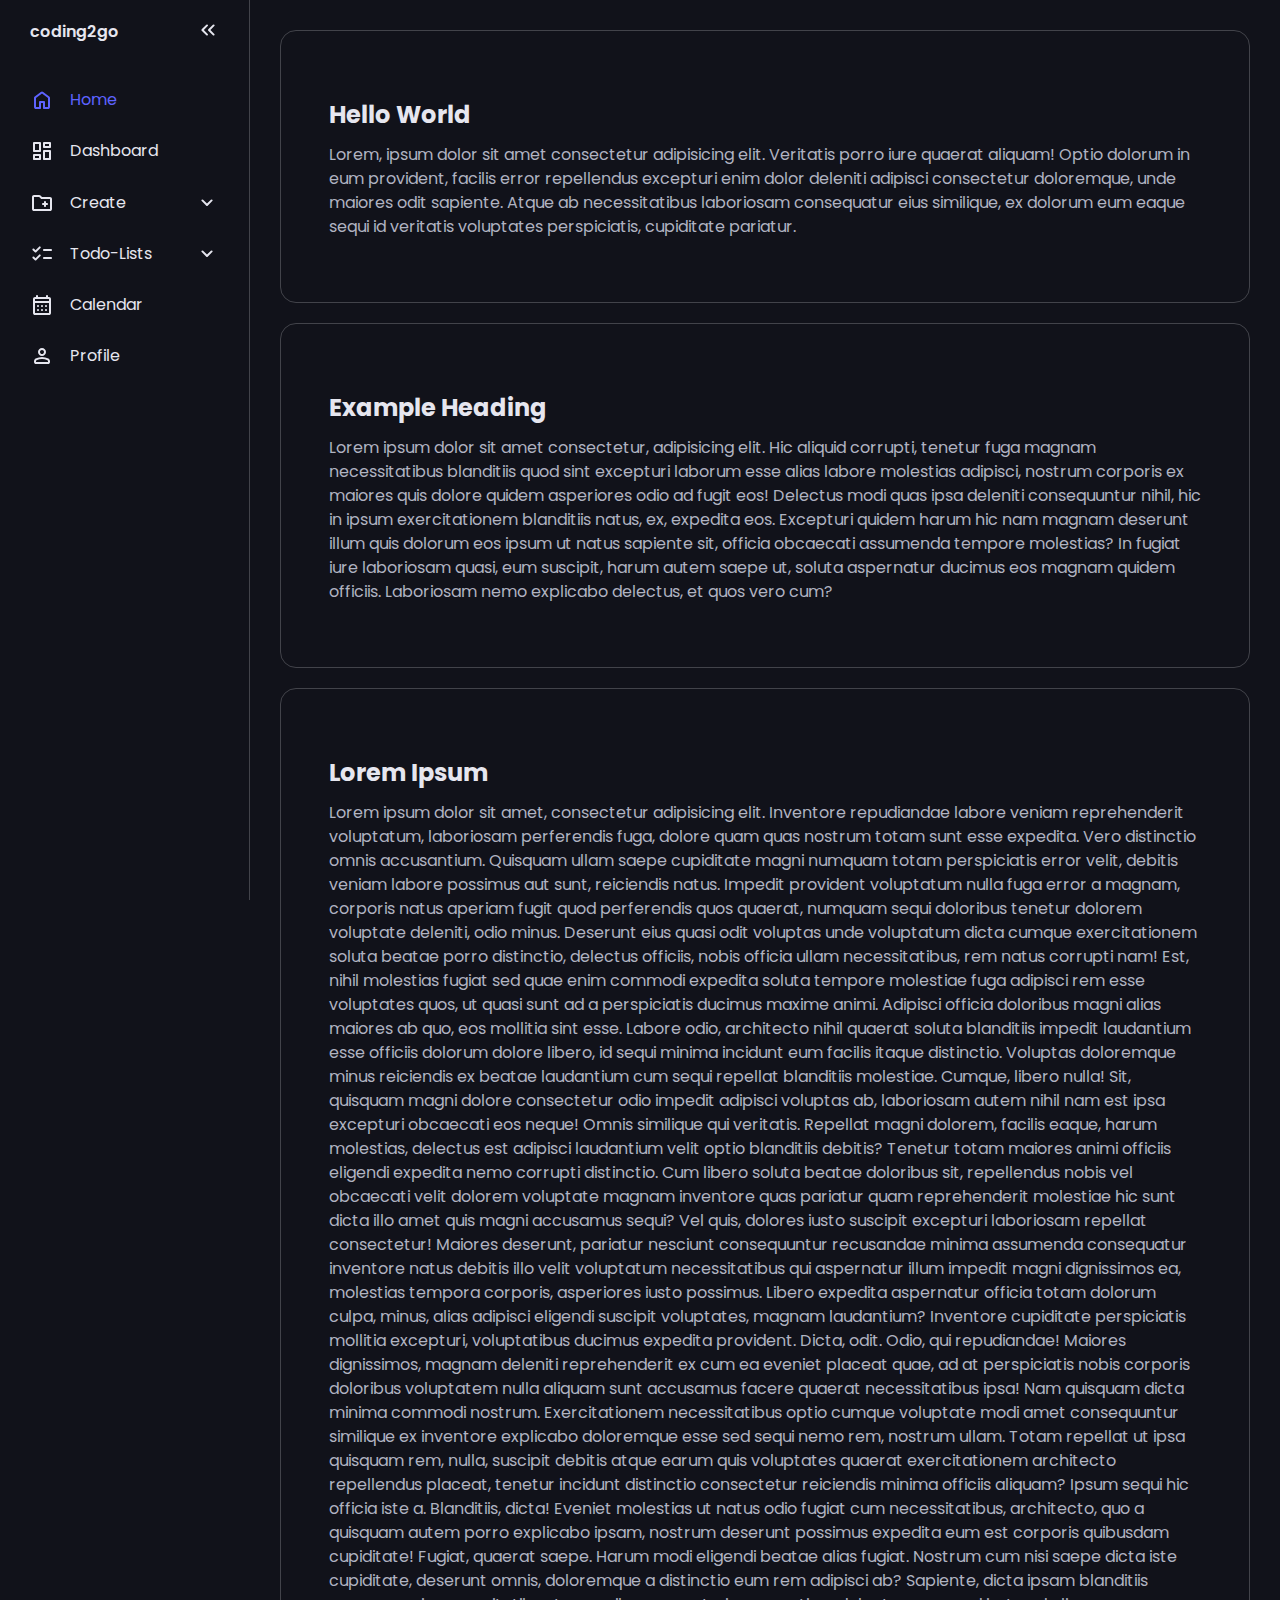
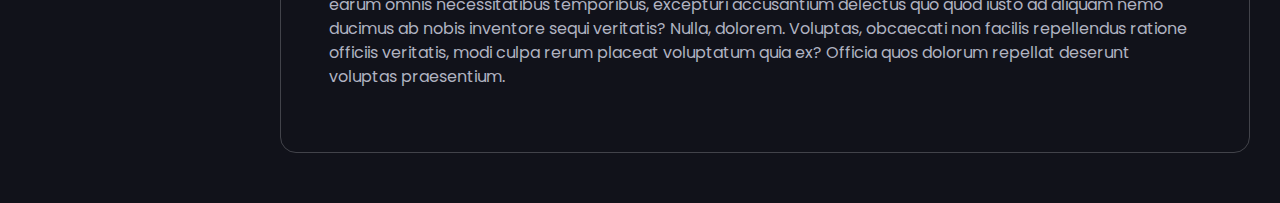
==== index.html @ c49ab3a8 "Add files via upload" ====
<!DOCTYPE html>
<html lang="en">
<head>
  <meta charset="UTF-8">
  <meta name="viewport" content="width=device-width, initial-scale=1.0">
  <title>Home</title>
  <link rel="stylesheet" href="style.css">
  <script type="text/javascript" src="app.js" defer></script>
</head>
<body>
  <nav id="sidebar">
    <ul>
      <li>
        <span class="logo">coding2go</span>
        <button onclick=toggleSidebar() id="toggle-btn">
          <svg xmlns="http://www.w3.org/2000/svg" height="24px" viewBox="0 -960 960 960" width="24px" fill="#e8eaed"><path d="m313-480 155 156q11 11 11.5 27.5T468-268q-11 11-28 11t-28-11L228-452q-6-6-8.5-13t-2.5-15q0-8 2.5-15t8.5-13l184-184q11-11 27.5-11.5T468-692q11 11 11 28t-11 28L313-480Zm264 0 155 156q11 11 11.5 27.5T732-268q-11 11-28 11t-28-11L492-452q-6-6-8.5-13t-2.5-15q0-8 2.5-15t8.5-13l184-184q11-11 27.5-11.5T732-692q11 11 11 28t-11 28L577-480Z"/></svg>
        </button>
      </li>
      <li class="active">
        <a href="index.html">
          <svg xmlns="http://www.w3.org/2000/svg" height="24px" viewBox="0 -960 960 960" width="24px" fill="#e8eaed"><path d="M240-200h120v-200q0-17 11.5-28.5T400-440h160q17 0 28.5 11.5T600-400v200h120v-360L480-740 240-560v360Zm-80 0v-360q0-19 8.5-36t23.5-28l240-180q21-16 48-16t48 16l240 180q15 11 23.5 28t8.5 36v360q0 33-23.5 56.5T720-120H560q-17 0-28.5-11.5T520-160v-200h-80v200q0 17-11.5 28.5T400-120H240q-33 0-56.5-23.5T160-200Zm320-270Z"/></svg>
          <span>Home</span>
        </a>
      </li>
      <li>
        <a href="dashboard.html">
          <svg xmlns="http://www.w3.org/2000/svg" height="24px" viewBox="0 -960 960 960" width="24px" fill="#e8eaed"><path d="M520-640v-160q0-17 11.5-28.5T560-840h240q17 0 28.5 11.5T840-800v160q0 17-11.5 28.5T800-600H560q-17 0-28.5-11.5T520-640ZM120-480v-320q0-17 11.5-28.5T160-840h240q17 0 28.5 11.5T440-800v320q0 17-11.5 28.5T400-440H160q-17 0-28.5-11.5T120-480Zm400 320v-320q0-17 11.5-28.5T560-520h240q17 0 28.5 11.5T840-480v320q0 17-11.5 28.5T800-120H560q-17 0-28.5-11.5T520-160Zm-400 0v-160q0-17 11.5-28.5T160-360h240q17 0 28.5 11.5T440-320v160q0 17-11.5 28.5T400-120H160q-17 0-28.5-11.5T120-160Zm80-360h160v-240H200v240Zm400 320h160v-240H600v240Zm0-480h160v-80H600v80ZM200-200h160v-80H200v80Zm160-320Zm240-160Zm0 240ZM360-280Z"/></svg>
          <span>Dashboard</span>
        </a>
      </li>
      <li>
        <button onclick=toggleSubMenu(this) class="dropdown-btn">
          <svg xmlns="http://www.w3.org/2000/svg" height="24px" viewBox="0 -960 960 960" width="24px" fill="#e8eaed"><path d="M160-160q-33 0-56.5-23.5T80-240v-480q0-33 23.5-56.5T160-800h207q16 0 30.5 6t25.5 17l57 57h320q33 0 56.5 23.5T880-640v400q0 33-23.5 56.5T800-160H160Zm0-80h640v-400H447l-80-80H160v480Zm0 0v-480 480Zm400-160v40q0 17 11.5 28.5T600-320q17 0 28.5-11.5T640-360v-40h40q17 0 28.5-11.5T720-440q0-17-11.5-28.5T680-480h-40v-40q0-17-11.5-28.5T600-560q-17 0-28.5 11.5T560-520v40h-40q-17 0-28.5 11.5T480-440q0 17 11.5 28.5T520-400h40Z"/></svg>
          <span>Create</span>
          <svg xmlns="http://www.w3.org/2000/svg" height="24px" viewBox="0 -960 960 960" width="24px" fill="#e8eaed"><path d="M480-361q-8 0-15-2.5t-13-8.5L268-556q-11-11-11-28t11-28q11-11 28-11t28 11l156 156 156-156q11-11 28-11t28 11q11 11 11 28t-11 28L508-372q-6 6-13 8.5t-15 2.5Z"/></svg>
        </button>
        <ul class="sub-menu">
          <div>
            <li><a href="#">Folder</a></li>
            <li><a href="#">Document</a></li>
            <li><a href="#">Project</a></li>
          </div>
        </ul>
      </li>
      <li>
        <button onclick=toggleSubMenu(this) class="dropdown-btn">
          <svg xmlns="http://www.w3.org/2000/svg" height="24px" viewBox="0 -960 960 960" width="24px" fill="#e8eaed"><path d="m221-313 142-142q12-12 28-11.5t28 12.5q11 12 11 28t-11 28L250-228q-12 12-28 12t-28-12l-86-86q-11-11-11-28t11-28q11-11 28-11t28 11l57 57Zm0-320 142-142q12-12 28-11.5t28 12.5q11 12 11 28t-11 28L250-548q-12 12-28 12t-28-12l-86-86q-11-11-11-28t11-28q11-11 28-11t28 11l57 57Zm339 353q-17 0-28.5-11.5T520-320q0-17 11.5-28.5T560-360h280q17 0 28.5 11.5T880-320q0 17-11.5 28.5T840-280H560Zm0-320q-17 0-28.5-11.5T520-640q0-17 11.5-28.5T560-680h280q17 0 28.5 11.5T880-640q0 17-11.5 28.5T840-600H560Z"/></svg>
          <span>Todo-Lists</span>
          <svg xmlns="http://www.w3.org/2000/svg" height="24px" viewBox="0 -960 960 960" width="24px" fill="#e8eaed"><path d="M480-361q-8 0-15-2.5t-13-8.5L268-556q-11-11-11-28t11-28q11-11 28-11t28 11l156 156 156-156q11-11 28-11t28 11q11 11 11 28t-11 28L508-372q-6 6-13 8.5t-15 2.5Z"/></svg>
        </button>
        <ul class="sub-menu">
          <div>
            <li><a href="#">Work</a></li>
            <li><a href="#">Private</a></li>
            <li><a href="#">Coding</a></li>
            <li><a href="#">Gardening</a></li>
            <li><a href="#">School</a></li>
          </div>
        </ul>
      </li>
      <li>
        <a href="calendar.html">
          <svg xmlns="http://www.w3.org/2000/svg" height="24px" viewBox="0 -960 960 960" width="24px" fill="#e8eaed"><path d="M200-80q-33 0-56.5-23.5T120-160v-560q0-33 23.5-56.5T200-800h40v-40q0-17 11.5-28.5T280-880q17 0 28.5 11.5T320-840v40h320v-40q0-17 11.5-28.5T680-880q17 0 28.5 11.5T720-840v40h40q33 0 56.5 23.5T840-720v560q0 33-23.5 56.5T760-80H200Zm0-80h560v-400H200v400Zm0-480h560v-80H200v80Zm0 0v-80 80Zm280 240q-17 0-28.5-11.5T440-440q0-17 11.5-28.5T480-480q17 0 28.5 11.5T520-440q0 17-11.5 28.5T480-400Zm-160 0q-17 0-28.5-11.5T280-440q0-17 11.5-28.5T320-480q17 0 28.5 11.5T360-440q0 17-11.5 28.5T320-400Zm320 0q-17 0-28.5-11.5T600-440q0-17 11.5-28.5T640-480q17 0 28.5 11.5T680-440q0 17-11.5 28.5T640-400ZM480-240q-17 0-28.5-11.5T440-280q0-17 11.5-28.5T480-320q17 0 28.5 11.5T520-280q0 17-11.5 28.5T480-240Zm-160 0q-17 0-28.5-11.5T280-280q0-17 11.5-28.5T320-320q17 0 28.5 11.5T360-280q0 17-11.5 28.5T320-240Zm320 0q-17 0-28.5-11.5T600-280q0-17 11.5-28.5T640-320q17 0 28.5 11.5T680-280q0 17-11.5 28.5T640-240Z"/></svg>
          <span>Calendar</span>
        </a>
      </li>
      <li>
        <a href="profile.html">
          <svg xmlns="http://www.w3.org/2000/svg" height="24px" viewBox="0 -960 960 960" width="24px" fill="#e8eaed"><path d="M480-480q-66 0-113-47t-47-113q0-66 47-113t113-47q66 0 113 47t47 113q0 66-47 113t-113 47ZM160-240v-32q0-34 17.5-62.5T224-378q62-31 126-46.5T480-440q66 0 130 15.5T736-378q29 15 46.5 43.5T800-272v32q0 33-23.5 56.5T720-160H240q-33 0-56.5-23.5T160-240Zm80 0h480v-32q0-11-5.5-20T700-306q-54-27-109-40.5T480-360q-56 0-111 13.5T260-306q-9 5-14.5 14t-5.5 20v32Zm240-320q33 0 56.5-23.5T560-640q0-33-23.5-56.5T480-720q-33 0-56.5 23.5T400-640q0 33 23.5 56.5T480-560Zm0-80Zm0 400Z"/></svg>
          <span>Profile</span>
        </a>
      </li>
    </ul>
  </nav>
  <main>
    <div class="container">
      <h2>Hello World</h2>
      <p>Lorem, ipsum dolor sit amet consectetur adipisicing elit. Veritatis porro iure quaerat aliquam! Optio dolorum in eum provident, facilis error repellendus excepturi enim dolor deleniti adipisci consectetur doloremque, unde maiores odit sapiente. Atque ab necessitatibus laboriosam consequatur eius similique, ex dolorum eum eaque sequi id veritatis voluptates perspiciatis, cupiditate pariatur.</p>
    </div>
    <div class="container">
      <h2>Example Heading</h2>
      <p>Lorem ipsum dolor sit amet consectetur, adipisicing elit. Hic aliquid corrupti, tenetur fuga magnam necessitatibus blanditiis quod sint excepturi laborum esse alias labore molestias adipisci, nostrum corporis ex maiores quis dolore quidem asperiores odio ad fugit eos! Delectus modi quas ipsa deleniti consequuntur nihil, hic in ipsum exercitationem blanditiis natus, ex, expedita eos. Excepturi quidem harum hic nam magnam deserunt illum quis dolorum eos ipsum ut natus sapiente sit, officia obcaecati assumenda tempore molestias? In fugiat iure laboriosam quasi, eum suscipit, harum autem saepe ut, soluta aspernatur ducimus eos magnam quidem officiis. Laboriosam nemo explicabo delectus, et quos vero cum?</p>
    </div>
    <div class="container">
      <h2>Lorem Ipsum</h2>
      <p>Lorem ipsum dolor sit amet, consectetur adipisicing elit. Inventore repudiandae labore veniam reprehenderit voluptatum, laboriosam perferendis fuga, dolore quam quas nostrum totam sunt esse expedita. Vero distinctio omnis accusantium. Quisquam ullam saepe cupiditate magni numquam totam perspiciatis error velit, debitis veniam labore possimus aut sunt, reiciendis natus. Impedit provident voluptatum nulla fuga error a magnam, corporis natus aperiam fugit quod perferendis quos quaerat, numquam sequi doloribus tenetur dolorem voluptate deleniti, odio minus. Deserunt eius quasi odit voluptas unde voluptatum dicta cumque exercitationem soluta beatae porro distinctio, delectus officiis, nobis officia ullam necessitatibus, rem natus corrupti nam! Est, nihil molestias fugiat sed quae enim commodi expedita soluta tempore molestiae fuga adipisci rem esse voluptates quos, ut quasi sunt ad a perspiciatis ducimus maxime animi. Adipisci officia doloribus magni alias maiores ab quo, eos mollitia sint esse. Labore odio, architecto nihil quaerat soluta blanditiis impedit laudantium esse officiis dolorum dolore libero, id sequi minima incidunt eum facilis itaque distinctio. Voluptas doloremque minus reiciendis ex beatae laudantium cum sequi repellat blanditiis molestiae. Cumque, libero nulla! Sit, quisquam magni dolore consectetur odio impedit adipisci voluptas ab, laboriosam autem nihil nam est ipsa excepturi obcaecati eos neque! Omnis similique qui veritatis. Repellat magni dolorem, facilis eaque, harum molestias, delectus est adipisci laudantium velit optio blanditiis debitis? Tenetur totam maiores animi officiis eligendi expedita nemo corrupti distinctio. Cum libero soluta beatae doloribus sit, repellendus nobis vel obcaecati velit dolorem voluptate magnam inventore quas pariatur quam reprehenderit molestiae hic sunt dicta illo amet quis magni accusamus sequi? Vel quis, dolores iusto suscipit excepturi laboriosam repellat consectetur! Maiores deserunt, pariatur nesciunt consequuntur recusandae minima assumenda consequatur inventore natus debitis illo velit voluptatum necessitatibus qui aspernatur illum impedit magni dignissimos ea, molestias tempora corporis, asperiores iusto possimus. Libero expedita aspernatur officia totam dolorum culpa, minus, alias adipisci eligendi suscipit voluptates, magnam laudantium? Inventore cupiditate perspiciatis mollitia excepturi, voluptatibus ducimus expedita provident. Dicta, odit. Odio, qui repudiandae! Maiores dignissimos, magnam deleniti reprehenderit ex cum ea eveniet placeat quae, ad at perspiciatis nobis corporis doloribus voluptatem nulla aliquam sunt accusamus facere quaerat necessitatibus ipsa! Nam quisquam dicta minima commodi nostrum. Exercitationem necessitatibus optio cumque voluptate modi amet consequuntur similique ex inventore explicabo doloremque esse sed sequi nemo rem, nostrum ullam. Totam repellat ut ipsa quisquam rem, nulla, suscipit debitis atque earum quis voluptates quaerat exercitationem architecto repellendus placeat, tenetur incidunt distinctio consectetur reiciendis minima officiis aliquam? Ipsum sequi hic officia iste a. Blanditiis, dicta! Eveniet molestias ut natus odio fugiat cum necessitatibus, architecto, quo a quisquam autem porro explicabo ipsam, nostrum deserunt possimus expedita eum est corporis quibusdam cupiditate! Fugiat, quaerat saepe. Harum modi eligendi beatae alias fugiat. Nostrum cum nisi saepe dicta iste cupiditate, deserunt omnis, doloremque a distinctio eum rem adipisci ab? Sapiente, dicta ipsam blanditiis earum omnis necessitatibus temporibus, excepturi accusantium delectus quo quod iusto ad aliquam nemo ducimus ab nobis inventore sequi veritatis? Nulla, dolorem. Voluptas, obcaecati non facilis repellendus ratione officiis veritatis, modi culpa rerum placeat voluptatum quia ex? Officia quos dolorum repellat deserunt voluptas praesentium.</p>
    </div>
  </main>
</body>
</html>
---- style.css ----
@import url('https://fonts.googleapis.com/css2?family=Poppins:ital,wght@0,100;0,200;0,300;0,400;0,500;0,600;0,700;0,800;0,900;1,100;1,200;1,300;1,400;1,500;1,600;1,700;1,800;1,900&display=swap');
:root{
  --base-clr: #11121a;
  --line-clr: #42434a;
  --hover-clr: #222533;
  --text-clr: #e6e6ef;
  --accent-clr: #5e63ff;
  --secondary-text-clr: #b0b3c1;
}
*{
  margin: 0;
  padding: 0;
}
html{
  font-family: Poppins, 'Segoe UI', Tahoma, Geneva, Verdana, sans-serif;
  line-height: 1.5rem;
}
body{
  min-height: 100vh;
  min-height: 100dvh;
  background-color: var(--base-clr);
  color: var(--text-clr);
  display: grid;
  grid-template-columns: auto 1fr;
}
#sidebar{
  box-sizing: border-box;
  height: 100vh;
  width: 250px;
  padding: 5px 1em;
  background-color: var(--base-clr);
  border-right: 1px solid var(--line-clr);

  position: sticky;
  top: 0;
  align-self: start;
  transition: 300ms ease-in-out;
  overflow: hidden;
  text-wrap: nowrap;
}
#sidebar.close{
  padding: 5px;
  width: 60px;
}
#sidebar ul{
  list-style: none;
}
#sidebar > ul > li:first-child{
  display: flex;
  justify-content: flex-end;
  margin-bottom: 16px;
  .logo{
    font-weight: 600;
  }
}
#sidebar ul li.active a{
  color: var(--accent-clr);

  svg{
    fill: var(--accent-clr);
  }
}

#sidebar a, #sidebar .dropdown-btn, #sidebar .logo{
  border-radius: .5em;
  padding: .85em;
  text-decoration: none;
  color: var(--text-clr);
  display: flex;
  align-items: center;
  gap: 1em;
}
.dropdown-btn{
  width: 100%;
  text-align: left;
  background: none;
  border: none;
  font: inherit;
  cursor: pointer;
}
#sidebar svg{
  flex-shrink: 0;
  fill: var(--text-clr);
}
#sidebar a span, #sidebar .dropdown-btn span{
  flex-grow: 1;
}
#sidebar a:hover, #sidebar .dropdown-btn:hover{
  background-color: var(--hover-clr);
}
#sidebar .sub-menu{
  display: grid;
  grid-template-rows: 0fr;
  transition: 300ms ease-in-out;

  > div{
    overflow: hidden;
  }
}
#sidebar .sub-menu.show{
  grid-template-rows: 1fr;
}
.dropdown-btn svg{
  transition: 200ms ease;
}
.rotate svg:last-child{
  rotate: 180deg;
}
#sidebar .sub-menu a{
  padding-left: 2em;
}
#toggle-btn{
  margin-left: auto;
  padding: 1em;
  border: none;
  border-radius: .5em;
  background: none;
  cursor: pointer;

  svg{
    transition: rotate 150ms ease;
  }
}
#toggle-btn:hover{
  background-color: var(--hover-clr);
}

main{
  padding: min(30px, 7%);
}
main p{
  color: var(--secondary-text-clr);
  margin-top: 5px;
  margin-bottom: 15px;
}
.container{
  border: 1px solid var(--line-clr);
  border-radius: 1em;
  margin-bottom: 20px;
  padding: min(3em, 15%);

  h2, p { margin-top: 1em }
}

@media(max-width: 800px){
  body{
    grid-template-columns: 1fr;
  }
  main{
    padding: 2em 1em 60px 1em;
  }
  .container{
    border: none;
    padding: 0;
  }
  #sidebar{
    height: 60px;
    width: 100%;
    border-right: none;
    border-top: 1px solid var(--line-clr);
    padding: 0;
    position: fixed;
    top: unset;
    bottom: 0;

    > ul{
      padding: 0;
      display: grid;
      grid-auto-columns: 60px;
      grid-auto-flow: column;
      align-items: center;
      overflow-x: scroll;
    }
    ul li{
      height: 100%;
    }
    ul a, ul .dropdown-btn{
      width: 60px;
      height: 60px;
      padding: 0;
      border-radius: 0;
      justify-content: center;
    }

    ul li span, ul li:first-child, .dropdown-btn svg:last-child{
      display: none;
    }

    ul li .sub-menu.show{
      position: fixed;
      bottom: 60px;
      left: 0;
      box-sizing: border-box;
      height: 60px;
      width: 100%;
      background-color: var(--hover-clr);
      border-top: 1px solid var(--line-clr);
      display: flex;
      justify-content: center;

      > div{
        overflow-x: auto;
      }
      li{
        display: inline-flex;
      }
      a{
        box-sizing: border-box;
        padding: 1em;
        width: auto;
        justify-content: center;
      }
    }
  }
}
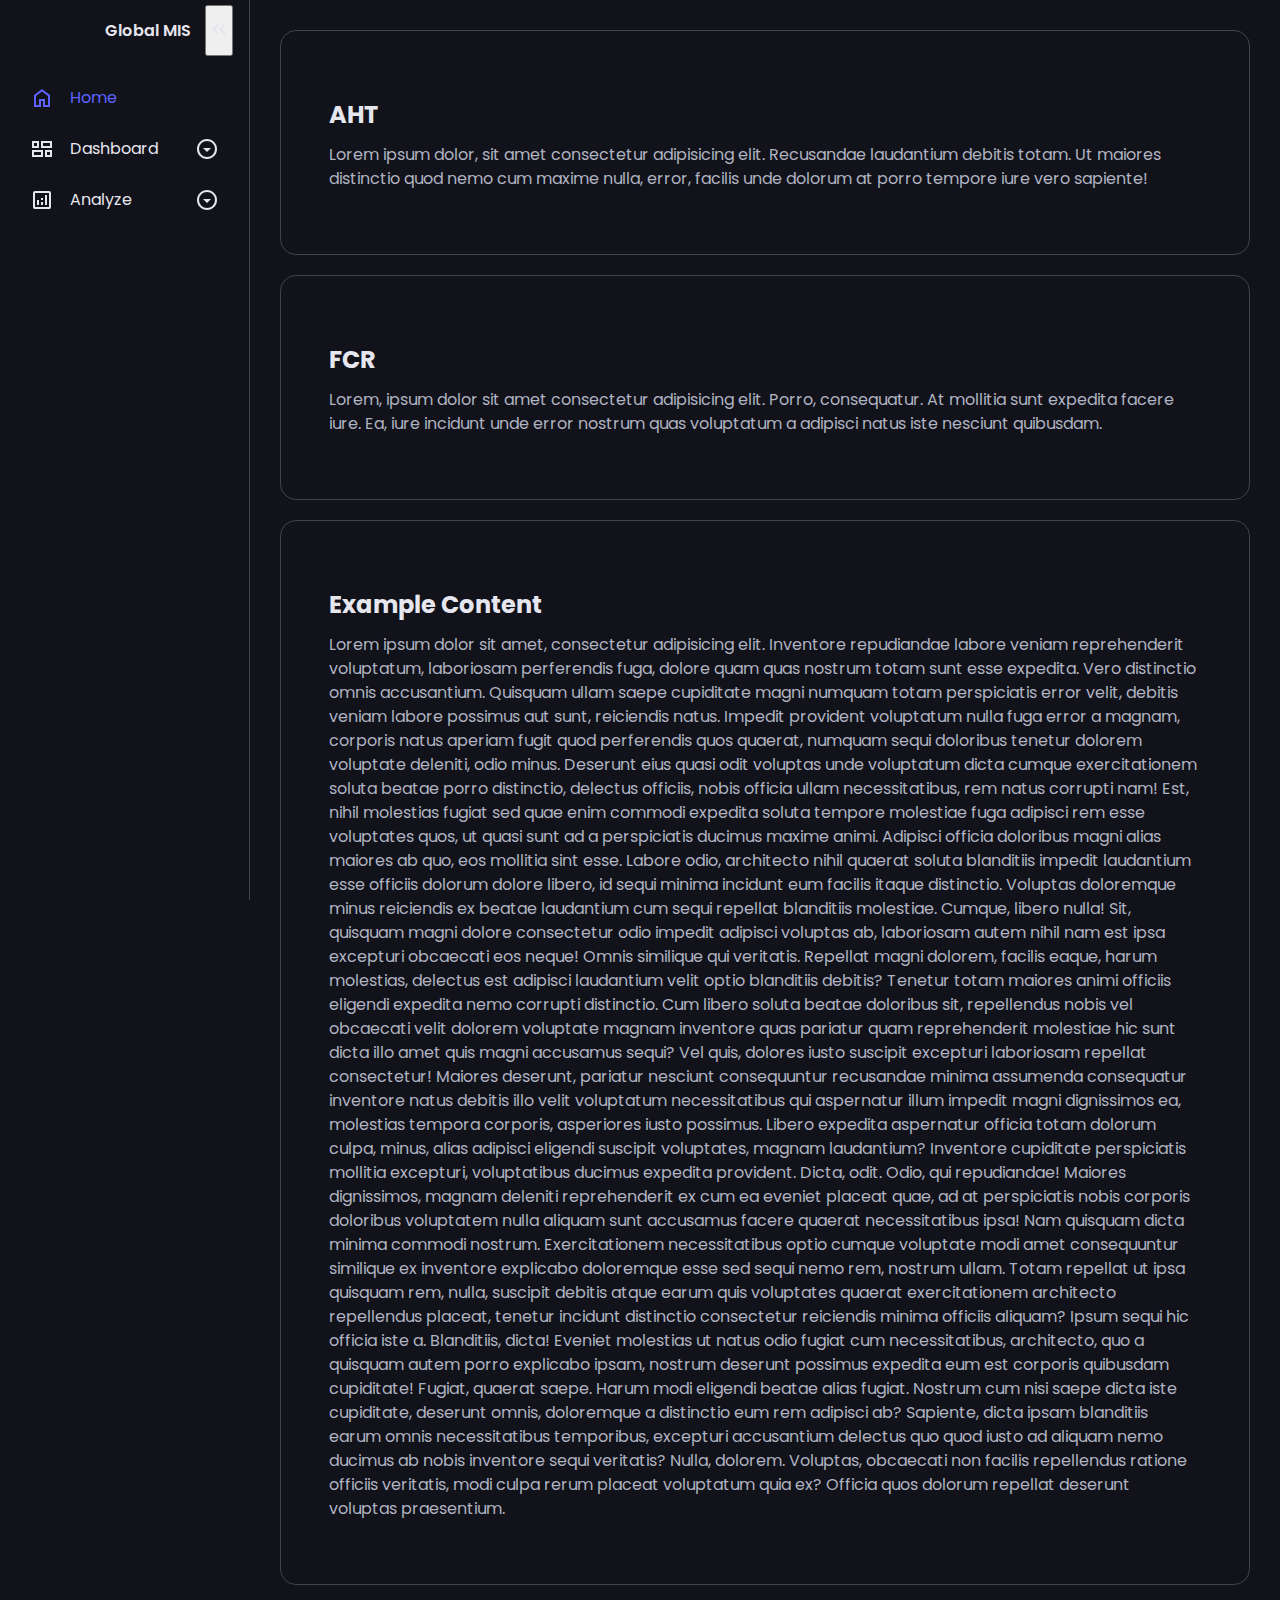
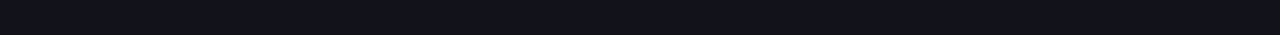
==== commit 5b0e32d0: "update" ====
--- a/index.html
+++ b/index.html
@@ -1,90 +1,94 @@
 <!DOCTYPE html>
 <html lang="en">
 <head>
-  <meta charset="UTF-8">
-  <meta name="viewport" content="width=device-width, initial-scale=1.0">
-  <title>Home</title>
-  <link rel="stylesheet" href="style.css">
-  <script type="text/javascript" src="app.js" defer></script>
+    <meta charset="UTF-8">
+    <meta name="viewport" content="width=device-width, initial-scale=1.0">
+    <title>Home</title>
+    <link rel="stylesheet" href="style.css">
+    <script type="text/javascript" src="script.js" defer></script>
 </head>
 <body>
-  <nav id="sidebar">
-    <ul>
-      <li>
-        <span class="logo">coding2go</span>
-        <button onclick=toggleSidebar() id="toggle-btn">
-          <svg xmlns="http://www.w3.org/2000/svg" height="24px" viewBox="0 -960 960 960" width="24px" fill="#e8eaed"><path d="m313-480 155 156q11 11 11.5 27.5T468-268q-11 11-28 11t-28-11L228-452q-6-6-8.5-13t-2.5-15q0-8 2.5-15t8.5-13l184-184q11-11 27.5-11.5T468-692q11 11 11 28t-11 28L313-480Zm264 0 155 156q11 11 11.5 27.5T732-268q-11 11-28 11t-28-11L492-452q-6-6-8.5-13t-2.5-15q0-8 2.5-15t8.5-13l184-184q11-11 27.5-11.5T732-692q11 11 11 28t-11 28L577-480Z"/></svg>
-        </button>
-      </li>
-      <li class="active">
-        <a href="index.html">
-          <svg xmlns="http://www.w3.org/2000/svg" height="24px" viewBox="0 -960 960 960" width="24px" fill="#e8eaed"><path d="M240-200h120v-200q0-17 11.5-28.5T400-440h160q17 0 28.5 11.5T600-400v200h120v-360L480-740 240-560v360Zm-80 0v-360q0-19 8.5-36t23.5-28l240-180q21-16 48-16t48 16l240 180q15 11 23.5 28t8.5 36v360q0 33-23.5 56.5T720-120H560q-17 0-28.5-11.5T520-160v-200h-80v200q0 17-11.5 28.5T400-120H240q-33 0-56.5-23.5T160-200Zm320-270Z"/></svg>
-          <span>Home</span>
-        </a>
-      </li>
-      <li>
-        <a href="dashboard.html">
-          <svg xmlns="http://www.w3.org/2000/svg" height="24px" viewBox="0 -960 960 960" width="24px" fill="#e8eaed"><path d="M520-640v-160q0-17 11.5-28.5T560-840h240q17 0 28.5 11.5T840-800v160q0 17-11.5 28.5T800-600H560q-17 0-28.5-11.5T520-640ZM120-480v-320q0-17 11.5-28.5T160-840h240q17 0 28.5 11.5T440-800v320q0 17-11.5 28.5T400-440H160q-17 0-28.5-11.5T120-480Zm400 320v-320q0-17 11.5-28.5T560-520h240q17 0 28.5 11.5T840-480v320q0 17-11.5 28.5T800-120H560q-17 0-28.5-11.5T520-160Zm-400 0v-160q0-17 11.5-28.5T160-360h240q17 0 28.5 11.5T440-320v160q0 17-11.5 28.5T400-120H160q-17 0-28.5-11.5T120-160Zm80-360h160v-240H200v240Zm400 320h160v-240H600v240Zm0-480h160v-80H600v80ZM200-200h160v-80H200v80Zm160-320Zm240-160Zm0 240ZM360-280Z"/></svg>
-          <span>Dashboard</span>
-        </a>
-      </li>
-      <li>
-        <button onclick=toggleSubMenu(this) class="dropdown-btn">
-          <svg xmlns="http://www.w3.org/2000/svg" height="24px" viewBox="0 -960 960 960" width="24px" fill="#e8eaed"><path d="M160-160q-33 0-56.5-23.5T80-240v-480q0-33 23.5-56.5T160-800h207q16 0 30.5 6t25.5 17l57 57h320q33 0 56.5 23.5T880-640v400q0 33-23.5 56.5T800-160H160Zm0-80h640v-400H447l-80-80H160v480Zm0 0v-480 480Zm400-160v40q0 17 11.5 28.5T600-320q17 0 28.5-11.5T640-360v-40h40q17 0 28.5-11.5T720-440q0-17-11.5-28.5T680-480h-40v-40q0-17-11.5-28.5T600-560q-17 0-28.5 11.5T560-520v40h-40q-17 0-28.5 11.5T480-440q0 17 11.5 28.5T520-400h40Z"/></svg>
-          <span>Create</span>
-          <svg xmlns="http://www.w3.org/2000/svg" height="24px" viewBox="0 -960 960 960" width="24px" fill="#e8eaed"><path d="M480-361q-8 0-15-2.5t-13-8.5L268-556q-11-11-11-28t11-28q11-11 28-11t28 11l156 156 156-156q11-11 28-11t28 11q11 11 11 28t-11 28L508-372q-6 6-13 8.5t-15 2.5Z"/></svg>
-        </button>
-        <ul class="sub-menu">
-          <div>
-            <li><a href="#">Folder</a></li>
-            <li><a href="#">Document</a></li>
-            <li><a href="#">Project</a></li>
-          </div>
+    <nav id="sidebar">
+        <ul>
+            <li>
+                <span class="logo">Global MIS</span>
+                <button  id="toggle-btn">
+                    <svg xmlns="http://www.w3.org/2000/svg" height="24px" viewBox="0 -960 960 960" width="24px" fill="#4B77D1"><path d="M440-240 200-480l240-240 56 56-183 184 183 184-56 56Zm264 0L464-480l240-240 56 56-183 184 183 184-56 56Z"/></svg>
+                </button>
+            </li>
+            <li class="active">
+                <a href="index.html">
+                    <svg xmlns="http://www.w3.org/2000/svg" height="24px" viewBox="0 -960 960 960" width="24px" fill="#4B77D1"><path d="M240-200h120v-240h240v240h120v-360L480-740 240-560v360Zm-80 80v-480l320-240 320 240v480H520v-240h-80v240H160Zm320-350Z"/></svg>
+                    <span>Home</span>
+                </a>
+            </li>
+            <li>
+                <button onclick=toggleSubMenu(this) class="dropdown-btn">
+                    <svg xmlns="http://www.w3.org/2000/svg" height="24px" viewBox="0 -960 960 960" width="24px" fill="#4B77D1"><path d="M600-160v-280h280v280H600ZM440-520v-280h440v280H440ZM80-160v-280h440v280H80Zm0-360v-280h280v280H80Zm440-80h280v-120H520v120ZM160-240h280v-120H160v120Zm520 0h120v-120H680v120ZM160-600h120v-120H160v120Zm360 0Zm-80 240Zm240 0ZM280-600Z"/></svg>
+                    <span>Dashboard</span>
+                    <svg xmlns="http://www.w3.org/2000/svg" height="24px" viewBox="0 -960 960 960" width="24px" fill="#4B77D1"><path d="m480-360 160-160H320l160 160Zm0 280q-83 0-156-31.5T197-197q-54-54-85.5-127T80-480q0-83 31.5-156T197-763q54-54 127-85.5T480-880q83 0 156 31.5T763-763q54 54 85.5 127T880-480q0 83-31.5 156T763-197q-54 54-127 85.5T480-80Zm0-80q134 0 227-93t93-227q0-134-93-227t-227-93q-134 0-227 93t-93 227q0 134 93 227t227 93Zm0-320Z"/></svg>
+                </button>
+                <ul class="sub-menu">
+                <div>
+                    <li>
+                        <a href="site.html">
+                            <svg xmlns="http://www.w3.org/2000/svg" height="24px" viewBox="0 -960 960 960" width="24px" fill="#4B77D1"><path d="M120-120v-560h240v-80l120-120 120 120v240h240v400H120Zm80-80h80v-80h-80v80Zm0-160h80v-80h-80v80Zm0-160h80v-80h-80v80Zm240 320h80v-80h-80v80Zm0-160h80v-80h-80v80Zm0-160h80v-80h-80v80Zm0-160h80v-80h-80v80Zm240 480h80v-80h-80v80Zm0-160h80v-80h-80v80Z"/></svg>
+                            <span>Site</span>
+                        </a>
+                    </li>
+                    <li>
+                        <a href="team.html">
+                            <svg xmlns="http://www.w3.org/2000/svg" height="24px" viewBox="0 -960 960 960" width="24px" fill="#4B77D1"><path d="M0-240v-63q0-43 44-70t116-27q13 0 25 .5t23 2.5q-14 21-21 44t-7 48v65H0Zm240 0v-65q0-32 17.5-58.5T307-410q32-20 76.5-30t96.5-10q53 0 97.5 10t76.5 30q32 20 49 46.5t17 58.5v65H240Zm540 0v-65q0-26-6.5-49T754-397q11-2 22.5-2.5t23.5-.5q72 0 116 26.5t44 70.5v63H780Zm-455-80h311q-10-20-55.5-35T480-370q-55 0-100.5 15T325-320ZM160-440q-33 0-56.5-23.5T80-520q0-34 23.5-57t56.5-23q34 0 57 23t23 57q0 33-23 56.5T160-440Zm640 0q-33 0-56.5-23.5T720-520q0-34 23.5-57t56.5-23q34 0 57 23t23 57q0 33-23 56.5T800-440Zm-320-40q-50 0-85-35t-35-85q0-51 35-85.5t85-34.5q51 0 85.5 34.5T600-600q0 50-34.5 85T480-480Zm0-80q17 0 28.5-11.5T520-600q0-17-11.5-28.5T480-640q-17 0-28.5 11.5T440-600q0 17 11.5 28.5T480-560Zm1 240Zm-1-280Z"/></svg>
+                            <span>Team</span>
+                        </a>
+                    </li>
+                    <li>
+                        <a href="individual.html">
+                            <svg xmlns="http://www.w3.org/2000/svg" height="24px" viewBox="0 -960 960 960" width="24px" fill="#4B77D1"><path d="M440-480q-66 0-113-47t-47-113q0-66 47-113t113-47q66 0 113 47t47 113q0 66-47 113t-113 47Zm0-80q33 0 56.5-23.5T520-640q0-33-23.5-56.5T440-720q-33 0-56.5 23.5T360-640q0 33 23.5 56.5T440-560ZM884-20 756-148q-21 12-45 20t-51 8q-75 0-127.5-52.5T480-300q0-75 52.5-127.5T660-480q75 0 127.5 52.5T840-300q0 27-8 51t-20 45L940-76l-56 56ZM660-200q42 0 71-29t29-71q0-42-29-71t-71-29q-42 0-71 29t-29 71q0 42 29 71t71 29Zm-540 40v-111q0-34 17-63t47-44q51-26 115-44t142-18q-12 18-20.5 38.5T407-359q-60 5-107 20.5T221-306q-10 5-15.5 14.5T200-271v31h207q5 22 13.5 42t20.5 38H120Zm320-480Zm-33 400Z"/></svg>
+                            <span>Individual</span>
+                        </a>
+                    </li>
+                </div>
+                </ul>
+            </li>
+            <li>
+                <button onclick=toggleSubMenu(this) class="dropdown-btn">
+                    <svg xmlns="http://www.w3.org/2000/svg" height="24px" viewBox="0 -960 960 960" width="24px" fill="#4B77D1"><path d="M280-280h80v-200h-80v200Zm320 0h80v-400h-80v400Zm-160 0h80v-120h-80v120Zm0-200h80v-80h-80v80ZM200-120q-33 0-56.5-23.5T120-200v-560q0-33 23.5-56.5T200-840h560q33 0 56.5 23.5T840-760v560q0 33-23.5 56.5T760-120H200Zm0-80h560v-560H200v560Zm0-560v560-560Z"/></svg>
+                    <span>Analyze</span>
+                    <svg xmlns="http://www.w3.org/2000/svg" height="24px" viewBox="0 -960 960 960" width="24px" fill="#4B77D1"><path d="m480-360 160-160H320l160 160Zm0 280q-83 0-156-31.5T197-197q-54-54-85.5-127T80-480q0-83 31.5-156T197-763q54-54 127-85.5T480-880q83 0 156 31.5T763-763q54 54 85.5 127T880-480q0 83-31.5 156T763-197q-54 54-127 85.5T480-80Zm0-80q134 0 227-93t93-227q0-134-93-227t-227-93q-134 0-227 93t-93 227q0 134 93 227t227 93Zm0-320Z"/></svg>
+                </button>
+                <ul class="sub-menu">
+                <div>
+                    <li>
+                        <a href="data.html">
+                            <svg xmlns="http://www.w3.org/2000/svg" height="24px" viewBox="0 -960 960 960" width="24px" fill="#4B77D1"><path d="M480-320 280-520l56-58 104 104v-326h80v326l104-104 56 58-200 200ZM240-160q-33 0-56.5-23.5T160-240v-120h80v120h480v-120h80v120q0 33-23.5 56.5T720-160H240Z"/></svg>
+                            <span>Download Data</span>
+                        </a>
+                    </li>
+                    <li>
+                        <a href="report.html">
+                            <svg xmlns="http://www.w3.org/2000/svg" height="24px" viewBox="0 -960 960 960" width="24px" fill="#4B77D1"><path d="M480-280q17 0 28.5-11.5T520-320q0-17-11.5-28.5T480-360q-17 0-28.5 11.5T440-320q0 17 11.5 28.5T480-280Zm-40-160h80v-240h-80v240ZM330-120 120-330v-300l210-210h300l210 210v300L630-120H330Zm34-80h232l164-164v-232L596-760H364L200-596v232l164 164Zm116-280Z"/></svg>
+                            <span>Report</span>
+                        </a>
+                    </li>
+                </div>
+                </ul>
+            </li>
         </ul>
-      </li>
-      <li>
-        <button onclick=toggleSubMenu(this) class="dropdown-btn">
-          <svg xmlns="http://www.w3.org/2000/svg" height="24px" viewBox="0 -960 960 960" width="24px" fill="#e8eaed"><path d="m221-313 142-142q12-12 28-11.5t28 12.5q11 12 11 28t-11 28L250-228q-12 12-28 12t-28-12l-86-86q-11-11-11-28t11-28q11-11 28-11t28 11l57 57Zm0-320 142-142q12-12 28-11.5t28 12.5q11 12 11 28t-11 28L250-548q-12 12-28 12t-28-12l-86-86q-11-11-11-28t11-28q11-11 28-11t28 11l57 57Zm339 353q-17 0-28.5-11.5T520-320q0-17 11.5-28.5T560-360h280q17 0 28.5 11.5T880-320q0 17-11.5 28.5T840-280H560Zm0-320q-17 0-28.5-11.5T520-640q0-17 11.5-28.5T560-680h280q17 0 28.5 11.5T880-640q0 17-11.5 28.5T840-600H560Z"/></svg>
-          <span>Todo-Lists</span>
-          <svg xmlns="http://www.w3.org/2000/svg" height="24px" viewBox="0 -960 960 960" width="24px" fill="#e8eaed"><path d="M480-361q-8 0-15-2.5t-13-8.5L268-556q-11-11-11-28t11-28q11-11 28-11t28 11l156 156 156-156q11-11 28-11t28 11q11 11 11 28t-11 28L508-372q-6 6-13 8.5t-15 2.5Z"/></svg>
-        </button>
-        <ul class="sub-menu">
-          <div>
-            <li><a href="#">Work</a></li>
-            <li><a href="#">Private</a></li>
-            <li><a href="#">Coding</a></li>
-            <li><a href="#">Gardening</a></li>
-            <li><a href="#">School</a></li>
-          </div>
-        </ul>
-      </li>
-      <li>
-        <a href="calendar.html">
-          <svg xmlns="http://www.w3.org/2000/svg" height="24px" viewBox="0 -960 960 960" width="24px" fill="#e8eaed"><path d="M200-80q-33 0-56.5-23.5T120-160v-560q0-33 23.5-56.5T200-800h40v-40q0-17 11.5-28.5T280-880q17 0 28.5 11.5T320-840v40h320v-40q0-17 11.5-28.5T680-880q17 0 28.5 11.5T720-840v40h40q33 0 56.5 23.5T840-720v560q0 33-23.5 56.5T760-80H200Zm0-80h560v-400H200v400Zm0-480h560v-80H200v80Zm0 0v-80 80Zm280 240q-17 0-28.5-11.5T440-440q0-17 11.5-28.5T480-480q17 0 28.5 11.5T520-440q0 17-11.5 28.5T480-400Zm-160 0q-17 0-28.5-11.5T280-440q0-17 11.5-28.5T320-480q17 0 28.5 11.5T360-440q0 17-11.5 28.5T320-400Zm320 0q-17 0-28.5-11.5T600-440q0-17 11.5-28.5T640-480q17 0 28.5 11.5T680-440q0 17-11.5 28.5T640-400ZM480-240q-17 0-28.5-11.5T440-280q0-17 11.5-28.5T480-320q17 0 28.5 11.5T520-280q0 17-11.5 28.5T480-240Zm-160 0q-17 0-28.5-11.5T280-280q0-17 11.5-28.5T320-320q17 0 28.5 11.5T360-280q0 17-11.5 28.5T320-240Zm320 0q-17 0-28.5-11.5T600-280q0-17 11.5-28.5T640-320q17 0 28.5 11.5T680-280q0 17-11.5 28.5T640-240Z"/></svg>
-          <span>Calendar</span>
-        </a>
-      </li>
-      <li>
-        <a href="profile.html">
-          <svg xmlns="http://www.w3.org/2000/svg" height="24px" viewBox="0 -960 960 960" width="24px" fill="#e8eaed"><path d="M480-480q-66 0-113-47t-47-113q0-66 47-113t113-47q66 0 113 47t47 113q0 66-47 113t-113 47ZM160-240v-32q0-34 17.5-62.5T224-378q62-31 126-46.5T480-440q66 0 130 15.5T736-378q29 15 46.5 43.5T800-272v32q0 33-23.5 56.5T720-160H240q-33 0-56.5-23.5T160-240Zm80 0h480v-32q0-11-5.5-20T700-306q-54-27-109-40.5T480-360q-56 0-111 13.5T260-306q-9 5-14.5 14t-5.5 20v32Zm240-320q33 0 56.5-23.5T560-640q0-33-23.5-56.5T480-720q-33 0-56.5 23.5T400-640q0 33 23.5 56.5T480-560Zm0-80Zm0 400Z"/></svg>
-          <span>Profile</span>
-        </a>
-      </li>
-    </ul>
-  </nav>
-  <main>
-    <div class="container">
-      <h2>Hello World</h2>
-      <p>Lorem, ipsum dolor sit amet consectetur adipisicing elit. Veritatis porro iure quaerat aliquam! Optio dolorum in eum provident, facilis error repellendus excepturi enim dolor deleniti adipisci consectetur doloremque, unde maiores odit sapiente. Atque ab necessitatibus laboriosam consequatur eius similique, ex dolorum eum eaque sequi id veritatis voluptates perspiciatis, cupiditate pariatur.</p>
-    </div>
-    <div class="container">
-      <h2>Example Heading</h2>
-      <p>Lorem ipsum dolor sit amet consectetur, adipisicing elit. Hic aliquid corrupti, tenetur fuga magnam necessitatibus blanditiis quod sint excepturi laborum esse alias labore molestias adipisci, nostrum corporis ex maiores quis dolore quidem asperiores odio ad fugit eos! Delectus modi quas ipsa deleniti consequuntur nihil, hic in ipsum exercitationem blanditiis natus, ex, expedita eos. Excepturi quidem harum hic nam magnam deserunt illum quis dolorum eos ipsum ut natus sapiente sit, officia obcaecati assumenda tempore molestias? In fugiat iure laboriosam quasi, eum suscipit, harum autem saepe ut, soluta aspernatur ducimus eos magnam quidem officiis. Laboriosam nemo explicabo delectus, et quos vero cum?</p>
-    </div>
-    <div class="container">
-      <h2>Lorem Ipsum</h2>
-      <p>Lorem ipsum dolor sit amet, consectetur adipisicing elit. Inventore repudiandae labore veniam reprehenderit voluptatum, laboriosam perferendis fuga, dolore quam quas nostrum totam sunt esse expedita. Vero distinctio omnis accusantium. Quisquam ullam saepe cupiditate magni numquam totam perspiciatis error velit, debitis veniam labore possimus aut sunt, reiciendis natus. Impedit provident voluptatum nulla fuga error a magnam, corporis natus aperiam fugit quod perferendis quos quaerat, numquam sequi doloribus tenetur dolorem voluptate deleniti, odio minus. Deserunt eius quasi odit voluptas unde voluptatum dicta cumque exercitationem soluta beatae porro distinctio, delectus officiis, nobis officia ullam necessitatibus, rem natus corrupti nam! Est, nihil molestias fugiat sed quae enim commodi expedita soluta tempore molestiae fuga adipisci rem esse voluptates quos, ut quasi sunt ad a perspiciatis ducimus maxime animi. Adipisci officia doloribus magni alias maiores ab quo, eos mollitia sint esse. Labore odio, architecto nihil quaerat soluta blanditiis impedit laudantium esse officiis dolorum dolore libero, id sequi minima incidunt eum facilis itaque distinctio. Voluptas doloremque minus reiciendis ex beatae laudantium cum sequi repellat blanditiis molestiae. Cumque, libero nulla! Sit, quisquam magni dolore consectetur odio impedit adipisci voluptas ab, laboriosam autem nihil nam est ipsa excepturi obcaecati eos neque! Omnis similique qui veritatis. Repellat magni dolorem, facilis eaque, harum molestias, delectus est adipisci laudantium velit optio blanditiis debitis? Tenetur totam maiores animi officiis eligendi expedita nemo corrupti distinctio. Cum libero soluta beatae doloribus sit, repellendus nobis vel obcaecati velit dolorem voluptate magnam inventore quas pariatur quam reprehenderit molestiae hic sunt dicta illo amet quis magni accusamus sequi? Vel quis, dolores iusto suscipit excepturi laboriosam repellat consectetur! Maiores deserunt, pariatur nesciunt consequuntur recusandae minima assumenda consequatur inventore natus debitis illo velit voluptatum necessitatibus qui aspernatur illum impedit magni dignissimos ea, molestias tempora corporis, asperiores iusto possimus. Libero expedita aspernatur officia totam dolorum culpa, minus, alias adipisci eligendi suscipit voluptates, magnam laudantium? Inventore cupiditate perspiciatis mollitia excepturi, voluptatibus ducimus expedita provident. Dicta, odit. Odio, qui repudiandae! Maiores dignissimos, magnam deleniti reprehenderit ex cum ea eveniet placeat quae, ad at perspiciatis nobis corporis doloribus voluptatem nulla aliquam sunt accusamus facere quaerat necessitatibus ipsa! Nam quisquam dicta minima commodi nostrum. Exercitationem necessitatibus optio cumque voluptate modi amet consequuntur similique ex inventore explicabo doloremque esse sed sequi nemo rem, nostrum ullam. Totam repellat ut ipsa quisquam rem, nulla, suscipit debitis atque earum quis voluptates quaerat exercitationem architecto repellendus placeat, tenetur incidunt distinctio consectetur reiciendis minima officiis aliquam? Ipsum sequi hic officia iste a. Blanditiis, dicta! Eveniet molestias ut natus odio fugiat cum necessitatibus, architecto, quo a quisquam autem porro explicabo ipsam, nostrum deserunt possimus expedita eum est corporis quibusdam cupiditate! Fugiat, quaerat saepe. Harum modi eligendi beatae alias fugiat. Nostrum cum nisi saepe dicta iste cupiditate, deserunt omnis, doloremque a distinctio eum rem adipisci ab? Sapiente, dicta ipsam blanditiis earum omnis necessitatibus temporibus, excepturi accusantium delectus quo quod iusto ad aliquam nemo ducimus ab nobis inventore sequi veritatis? Nulla, dolorem. Voluptas, obcaecati non facilis repellendus ratione officiis veritatis, modi culpa rerum placeat voluptatum quia ex? Officia quos dolorum repellat deserunt voluptas praesentium.</p>
-    </div>
-  </main>
+    </nav>
+    <main>
+        <div class="container">
+            <h2>AHT</h2>
+            <p>Lorem ipsum dolor, sit amet consectetur adipisicing elit. Recusandae laudantium debitis totam. Ut maiores distinctio quod nemo cum maxime nulla, error, facilis unde dolorum at porro tempore iure vero sapiente!</p>
+        </div>
+        <div class="container">
+            <h2>FCR</h2>
+            <p>Lorem, ipsum dolor sit amet consectetur adipisicing elit. Porro, consequatur. At mollitia sunt expedita facere iure. Ea, iure incidunt unde error nostrum quas voluptatum a adipisci natus iste nesciunt quibusdam.</p>
+        </div>
+        <div class="container">
+            <h2>Example Content</h2>
+            <p>Lorem ipsum dolor sit amet, consectetur adipisicing elit. Inventore repudiandae labore veniam reprehenderit voluptatum, laboriosam perferendis fuga, dolore quam quas nostrum totam sunt esse expedita. Vero distinctio omnis accusantium. Quisquam ullam saepe cupiditate magni numquam totam perspiciatis error velit, debitis veniam labore possimus aut sunt, reiciendis natus. Impedit provident voluptatum nulla fuga error a magnam, corporis natus aperiam fugit quod perferendis quos quaerat, numquam sequi doloribus tenetur dolorem voluptate deleniti, odio minus. Deserunt eius quasi odit voluptas unde voluptatum dicta cumque exercitationem soluta beatae porro distinctio, delectus officiis, nobis officia ullam necessitatibus, rem natus corrupti nam! Est, nihil molestias fugiat sed quae enim commodi expedita soluta tempore molestiae fuga adipisci rem esse voluptates quos, ut quasi sunt ad a perspiciatis ducimus maxime animi. Adipisci officia doloribus magni alias maiores ab quo, eos mollitia sint esse. Labore odio, architecto nihil quaerat soluta blanditiis impedit laudantium esse officiis dolorum dolore libero, id sequi minima incidunt eum facilis itaque distinctio. Voluptas doloremque minus reiciendis ex beatae laudantium cum sequi repellat blanditiis molestiae. Cumque, libero nulla! Sit, quisquam magni dolore consectetur odio impedit adipisci voluptas ab, laboriosam autem nihil nam est ipsa excepturi obcaecati eos neque! Omnis similique qui veritatis. Repellat magni dolorem, facilis eaque, harum molestias, delectus est adipisci laudantium velit optio blanditiis debitis? Tenetur totam maiores animi officiis eligendi expedita nemo corrupti distinctio. Cum libero soluta beatae doloribus sit, repellendus nobis vel obcaecati velit dolorem voluptate magnam inventore quas pariatur quam reprehenderit molestiae hic sunt dicta illo amet quis magni accusamus sequi? Vel quis, dolores iusto suscipit excepturi laboriosam repellat consectetur! Maiores deserunt, pariatur nesciunt consequuntur recusandae minima assumenda consequatur inventore natus debitis illo velit voluptatum necessitatibus qui aspernatur illum impedit magni dignissimos ea, molestias tempora corporis, asperiores iusto possimus. Libero expedita aspernatur officia totam dolorum culpa, minus, alias adipisci eligendi suscipit voluptates, magnam laudantium? Inventore cupiditate perspiciatis mollitia excepturi, voluptatibus ducimus expedita provident. Dicta, odit. Odio, qui repudiandae! Maiores dignissimos, magnam deleniti reprehenderit ex cum ea eveniet placeat quae, ad at perspiciatis nobis corporis doloribus voluptatem nulla aliquam sunt accusamus facere quaerat necessitatibus ipsa! Nam quisquam dicta minima commodi nostrum. Exercitationem necessitatibus optio cumque voluptate modi amet consequuntur similique ex inventore explicabo doloremque esse sed sequi nemo rem, nostrum ullam. Totam repellat ut ipsa quisquam rem, nulla, suscipit debitis atque earum quis voluptates quaerat exercitationem architecto repellendus placeat, tenetur incidunt distinctio consectetur reiciendis minima officiis aliquam? Ipsum sequi hic officia iste a. Blanditiis, dicta! Eveniet molestias ut natus odio fugiat cum necessitatibus, architecto, quo a quisquam autem porro explicabo ipsam, nostrum deserunt possimus expedita eum est corporis quibusdam cupiditate! Fugiat, quaerat saepe. Harum modi eligendi beatae alias fugiat. Nostrum cum nisi saepe dicta iste cupiditate, deserunt omnis, doloremque a distinctio eum rem adipisci ab? Sapiente, dicta ipsam blanditiis earum omnis necessitatibus temporibus, excepturi accusantium delectus quo quod iusto ad aliquam nemo ducimus ab nobis inventore sequi veritatis? Nulla, dolorem. Voluptas, obcaecati non facilis repellendus ratione officiis veritatis, modi culpa rerum placeat voluptatum quia ex? Officia quos dolorum repellat deserunt voluptas praesentium.</p>
+        </div>
+    </main>
 </body>
 </html>--- a/style.css
+++ b/style.css
@@ -1,215 +1,119 @@
 @import url('https://fonts.googleapis.com/css2?family=Poppins:ital,wght@0,100;0,200;0,300;0,400;0,500;0,600;0,700;0,800;0,900;1,100;1,200;1,300;1,400;1,500;1,600;1,700;1,800;1,900&display=swap');
 :root{
-  --base-clr: #11121a;
-  --line-clr: #42434a;
-  --hover-clr: #222533;
-  --text-clr: #e6e6ef;
-  --accent-clr: #5e63ff;
-  --secondary-text-clr: #b0b3c1;
+    --base-clr: #11121a;
+    --line-clr: #42434a;
+    --hover-clr: #222533;
+    --text-clr: #e6e6ef;
+    --accent-clr: #5e63ff;
+    --secondary-text-clr: #b0b3c1;
 }
+
 *{
-  margin: 0;
-  padding: 0;
+    margin: 0;
+    padding: 0;
 }
-html{
-  font-family: Poppins, 'Segoe UI', Tahoma, Geneva, Verdana, sans-serif;
-  line-height: 1.5rem;
+html {
+    font-family: Poppins, 'Segoe UI', Tahoma, Geneva, Verdana, sans-serif;
+    line-height: 1.5rem;
 }
+
 body{
-  min-height: 100vh;
-  min-height: 100dvh;
-  background-color: var(--base-clr);
-  color: var(--text-clr);
-  display: grid;
-  grid-template-columns: auto 1fr;
+    min-height: 100vh;
+    min-height: 100dvh;
+    background-color: var(--base-clr);
+    color: var(--text-clr);
+    display: grid;
+    grid-template-columns: auto 1fr;
 }
+
 #sidebar{
-  box-sizing: border-box;
-  height: 100vh;
-  width: 250px;
-  padding: 5px 1em;
-  background-color: var(--base-clr);
-  border-right: 1px solid var(--line-clr);
+    box-sizing: border-box;
+    height: 100vh;
+    width: 250px;
+    padding: 5px 1em;
+    background-color: var(--base-clr);
+    border-right: 1px solid var(--line-clr);
 
-  position: sticky;
-  top: 0;
-  align-self: start;
-  transition: 300ms ease-in-out;
-  overflow: hidden;
-  text-wrap: nowrap;
+    position: sticky;
+    top: 0;
+    align-self: flex-start;
 }
-#sidebar.close{
-  padding: 5px;
-  width: 60px;
+
+#sidebar ul{
+    list-style: none;
 }
-#sidebar ul{
-  list-style: none;
-}
-#sidebar > ul > li:first-child{
-  display: flex;
-  justify-content: flex-end;
-  margin-bottom: 16px;
-  .logo{
-    font-weight: 600;
-  }
+
+#sidebar > ul >li:first-child{
+    display: flex;
+    justify-content: flex-end;
+    margin-bottom: 16px;
+    .logo{
+        font-weight: 600;
+       }
 }
 #sidebar ul li.active a{
-  color: var(--accent-clr);
+    color: var(--accent-clr);
+    
 
-  svg{
-    fill: var(--accent-clr);
-  }
+    svg{
+        fill: var(--accent-clr);
+    }
+}
+#sidebar a, #sidebar .dropdown-btn, #sidebar .logo{
+    border-radius: .5em;
+    padding: .85em;
+    text-decoration: none;
+    color: var(--text-clr);
+    display: flex;
+    align-items: center;
+    gap: 1em;
+}
+.dropdown-btn{
+    width: 100%;
+    text-align: left;
+    background: none;
+    border:  none;
+    font: inherit;
+    cursor: pointer;
+}
+#sidebar svg{
+    flex-shrink: 0;
+    fill: var(--text-clr);
+}
+#sidebar a span, #sidebar .dropdown-btn span{
+    flex-grow: 1;
+}
+#sidebar a:hover, #sidebar .dropdown-btn:hover{
+    background-color: var(--hover-clr);
+}
+#sidebar .sub-menu{
+    display: grid;
+    grid-template-rows: 0fr;
+    transition: 300ms ease-in-out;
+
+    > div{
+        overflow: hidden;
+    }
+}
+#sidebar .sub-menu.show{
+    grid-template-rows: 1fr;
 }
 
-#sidebar a, #sidebar .dropdown-btn, #sidebar .logo{
-  border-radius: .5em;
-  padding: .85em;
-  text-decoration: none;
-  color: var(--text-clr);
-  display: flex;
-  align-items: center;
-  gap: 1em;
-}
-.dropdown-btn{
-  width: 100%;
-  text-align: left;
-  background: none;
-  border: none;
-  font: inherit;
-  cursor: pointer;
-}
-#sidebar svg{
-  flex-shrink: 0;
-  fill: var(--text-clr);
-}
-#sidebar a span, #sidebar .dropdown-btn span{
-  flex-grow: 1;
-}
-#sidebar a:hover, #sidebar .dropdown-btn:hover{
-  background-color: var(--hover-clr);
-}
-#sidebar .sub-menu{
-  display: grid;
-  grid-template-rows: 0fr;
-  transition: 300ms ease-in-out;
 
-  > div{
-    overflow: hidden;
-  }
-}
-#sidebar .sub-menu.show{
-  grid-template-rows: 1fr;
-}
-.dropdown-btn svg{
-  transition: 200ms ease;
-}
-.rotate svg:last-child{
-  rotate: 180deg;
-}
-#sidebar .sub-menu a{
-  padding-left: 2em;
-}
-#toggle-btn{
-  margin-left: auto;
-  padding: 1em;
-  border: none;
-  border-radius: .5em;
-  background: none;
-  cursor: pointer;
-
-  svg{
-    transition: rotate 150ms ease;
-  }
-}
-#toggle-btn:hover{
-  background-color: var(--hover-clr);
+main{
+    padding: min(30px, 7%);
 }
 
-main{
-  padding: min(30px, 7%);
-}
 main p{
-  color: var(--secondary-text-clr);
-  margin-top: 5px;
-  margin-bottom: 15px;
+    color: var(--secondary-text-clr);
+    margin-top: 5px;
+    margin-bottom: 15px;
 }
 .container{
-  border: 1px solid var(--line-clr);
-  border-radius: 1em;
-  margin-bottom: 20px;
-  padding: min(3em, 15%);
+    border: 1px solid var(--line-clr);
+    border-radius: 1em;
+    margin-bottom: 20px;
+    padding: min(3em, 15%);
 
-  h2, p { margin-top: 1em }
-}
-
-@media(max-width: 800px){
-  body{
-    grid-template-columns: 1fr;
-  }
-  main{
-    padding: 2em 1em 60px 1em;
-  }
-  .container{
-    border: none;
-    padding: 0;
-  }
-  #sidebar{
-    height: 60px;
-    width: 100%;
-    border-right: none;
-    border-top: 1px solid var(--line-clr);
-    padding: 0;
-    position: fixed;
-    top: unset;
-    bottom: 0;
-
-    > ul{
-      padding: 0;
-      display: grid;
-      grid-auto-columns: 60px;
-      grid-auto-flow: column;
-      align-items: center;
-      overflow-x: scroll;
-    }
-    ul li{
-      height: 100%;
-    }
-    ul a, ul .dropdown-btn{
-      width: 60px;
-      height: 60px;
-      padding: 0;
-      border-radius: 0;
-      justify-content: center;
-    }
-
-    ul li span, ul li:first-child, .dropdown-btn svg:last-child{
-      display: none;
-    }
-
-    ul li .sub-menu.show{
-      position: fixed;
-      bottom: 60px;
-      left: 0;
-      box-sizing: border-box;
-      height: 60px;
-      width: 100%;
-      background-color: var(--hover-clr);
-      border-top: 1px solid var(--line-clr);
-      display: flex;
-      justify-content: center;
-
-      > div{
-        overflow-x: auto;
-      }
-      li{
-        display: inline-flex;
-      }
-      a{
-        box-sizing: border-box;
-        padding: 1em;
-        width: auto;
-        justify-content: center;
-      }
-    }
-  }
+    h2, p { margin-top: 1em;}
 }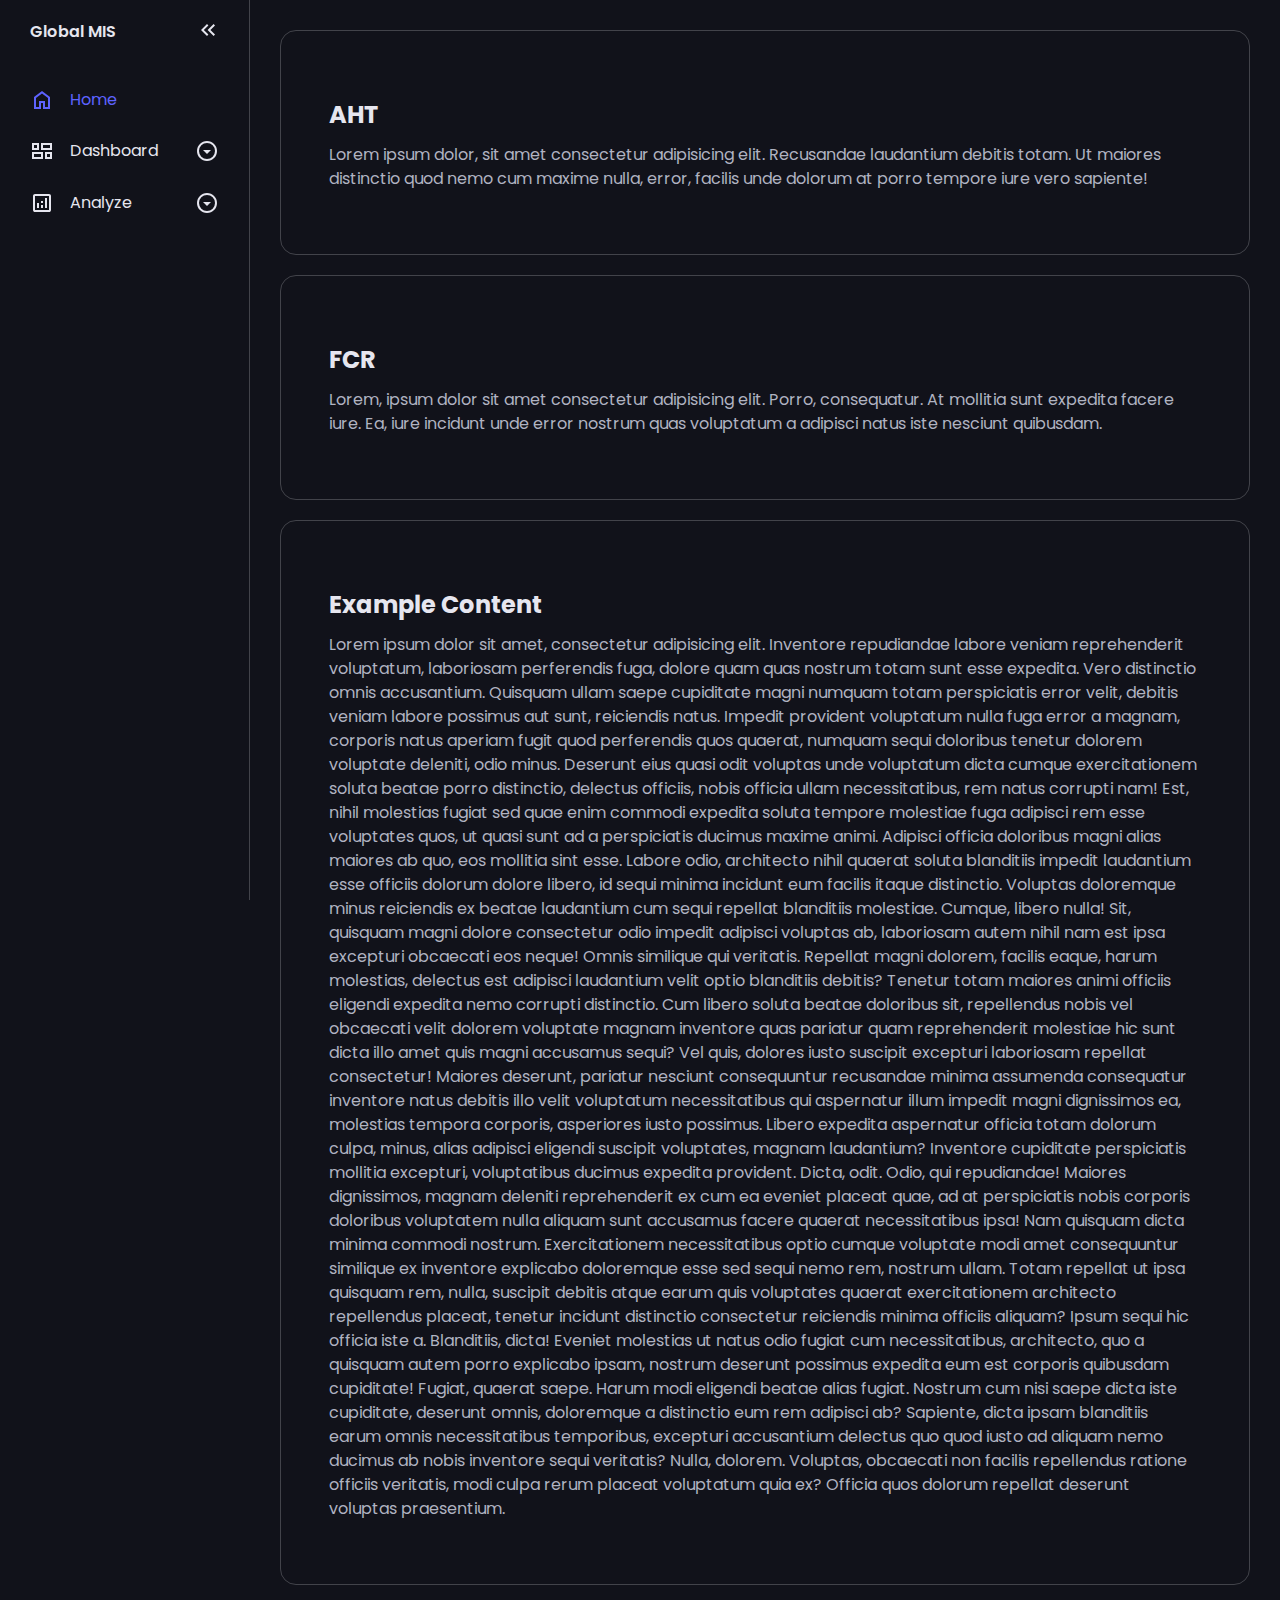
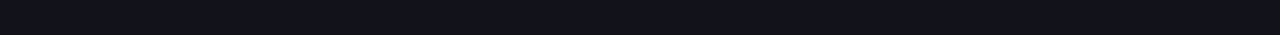
==== commit 7ebdeb69: "update" ====
--- a/index.html
+++ b/index.html
@@ -12,7 +12,7 @@
         <ul>
             <li>
                 <span class="logo">Global MIS</span>
-                <button  id="toggle-btn">
+                <button onclick=toggleSidebar() id="toggle-btn">
                     <svg xmlns="http://www.w3.org/2000/svg" height="24px" viewBox="0 -960 960 960" width="24px" fill="#4B77D1"><path d="M440-240 200-480l240-240 56 56-183 184 183 184-56 56Zm264 0L464-480l240-240 56 56-183 184 183 184-56 56Z"/></svg>
                 </button>
             </li>
--- a/style.css
+++ b/style.css
@@ -1,119 +1,215 @@
 @import url('https://fonts.googleapis.com/css2?family=Poppins:ital,wght@0,100;0,200;0,300;0,400;0,500;0,600;0,700;0,800;0,900;1,100;1,200;1,300;1,400;1,500;1,600;1,700;1,800;1,900&display=swap');
 :root{
-    --base-clr: #11121a;
-    --line-clr: #42434a;
-    --hover-clr: #222533;
-    --text-clr: #e6e6ef;
-    --accent-clr: #5e63ff;
-    --secondary-text-clr: #b0b3c1;
-}
-
+  --base-clr: #11121a;
+  --line-clr: #42434a;
+  --hover-clr: #222533;
+  --text-clr: #e6e6ef;
+  --accent-clr: #5e63ff;
+  --secondary-text-clr: #b0b3c1;
+}
 *{
-    margin: 0;
+  margin: 0;
+  padding: 0;
+}
+html{
+  font-family: Poppins, 'Segoe UI', Tahoma, Geneva, Verdana, sans-serif;
+  line-height: 1.5rem;
+}
+body{
+  min-height: 100vh;
+  min-height: 100dvh;
+  background-color: var(--base-clr);
+  color: var(--text-clr);
+  display: grid;
+  grid-template-columns: auto 1fr;
+}
+#sidebar{
+  box-sizing: border-box;
+  height: 100vh;
+  width: 250px;
+  padding: 5px 1em;
+  background-color: var(--base-clr);
+  border-right: 1px solid var(--line-clr);
+
+  position: sticky;
+  top: 0;
+  align-self: start;
+  transition: 300ms ease-in-out;
+  overflow: hidden;
+  text-wrap: nowrap;
+}
+#sidebar.close{
+  padding: 5px;
+  width: 60px;
+}
+#sidebar ul{
+  list-style: none;
+}
+#sidebar > ul > li:first-child{
+  display: flex;
+  justify-content: flex-end;
+  margin-bottom: 16px;
+  .logo{
+    font-weight: 600;
+  }
+}
+#sidebar ul li.active a{
+  color: var(--accent-clr);
+
+  svg{
+    fill: var(--accent-clr);
+  }
+}
+
+#sidebar a, #sidebar .dropdown-btn, #sidebar .logo{
+  border-radius: .5em;
+  padding: .85em;
+  text-decoration: none;
+  color: var(--text-clr);
+  display: flex;
+  align-items: center;
+  gap: 1em;
+}
+.dropdown-btn{
+  width: 100%;
+  text-align: left;
+  background: none;
+  border: none;
+  font: inherit;
+  cursor: pointer;
+}
+#sidebar svg{
+  flex-shrink: 0;
+  fill: var(--text-clr);
+}
+#sidebar a span, #sidebar .dropdown-btn span{
+  flex-grow: 1;
+}
+#sidebar a:hover, #sidebar .dropdown-btn:hover{
+  background-color: var(--hover-clr);
+}
+#sidebar .sub-menu{
+  display: grid;
+  grid-template-rows: 0fr;
+  transition: 300ms ease-in-out;
+
+  > div{
+    overflow: hidden;
+  }
+}
+#sidebar .sub-menu.show{
+  grid-template-rows: 1fr;
+}
+.dropdown-btn svg{
+  transition: 200ms ease;
+}
+.rotate svg:last-child{
+  rotate: 180deg;
+}
+#sidebar .sub-menu a{
+  padding-left: 2em;
+}
+#toggle-btn{
+  margin-left: auto;
+  padding: 1em;
+  border: none;
+  border-radius: .5em;
+  background: none;
+  cursor: pointer;
+
+  svg{
+    transition: rotate 150ms ease;
+  }
+}
+#toggle-btn:hover{
+  background-color: var(--hover-clr);
+}
+
+main{
+  padding: min(30px, 7%);
+}
+main p{
+  color: var(--secondary-text-clr);
+  margin-top: 5px;
+  margin-bottom: 15px;
+}
+.container{
+  border: 1px solid var(--line-clr);
+  border-radius: 1em;
+  margin-bottom: 20px;
+  padding: min(3em, 15%);
+
+  h2, p { margin-top: 1em }
+}
+
+@media(max-width: 800px){
+  body{
+    grid-template-columns: 1fr;
+  }
+  main{
+    padding: 2em 1em 60px 1em;
+  }
+  .container{
+    border: none;
     padding: 0;
-}
-html {
-    font-family: Poppins, 'Segoe UI', Tahoma, Geneva, Verdana, sans-serif;
-    line-height: 1.5rem;
-}
-
-body{
-    min-height: 100vh;
-    min-height: 100dvh;
-    background-color: var(--base-clr);
-    color: var(--text-clr);
-    display: grid;
-    grid-template-columns: auto 1fr;
-}
-
-#sidebar{
-    box-sizing: border-box;
-    height: 100vh;
-    width: 250px;
-    padding: 5px 1em;
-    background-color: var(--base-clr);
-    border-right: 1px solid var(--line-clr);
-
-    position: sticky;
-    top: 0;
-    align-self: flex-start;
-}
-
-#sidebar ul{
-    list-style: none;
-}
-
-#sidebar > ul >li:first-child{
-    display: flex;
-    justify-content: flex-end;
-    margin-bottom: 16px;
-    .logo{
-        font-weight: 600;
-       }
-}
-#sidebar ul li.active a{
-    color: var(--accent-clr);
-    
-
-    svg{
-        fill: var(--accent-clr);
-    }
-}
-#sidebar a, #sidebar .dropdown-btn, #sidebar .logo{
-    border-radius: .5em;
-    padding: .85em;
-    text-decoration: none;
-    color: var(--text-clr);
-    display: flex;
-    align-items: center;
-    gap: 1em;
-}
-.dropdown-btn{
+  }
+  #sidebar{
+    height: 60px;
     width: 100%;
-    text-align: left;
-    background: none;
-    border:  none;
-    font: inherit;
-    cursor: pointer;
-}
-#sidebar svg{
-    flex-shrink: 0;
-    fill: var(--text-clr);
-}
-#sidebar a span, #sidebar .dropdown-btn span{
-    flex-grow: 1;
-}
-#sidebar a:hover, #sidebar .dropdown-btn:hover{
-    background-color: var(--hover-clr);
-}
-#sidebar .sub-menu{
-    display: grid;
-    grid-template-rows: 0fr;
-    transition: 300ms ease-in-out;
-
-    > div{
-        overflow: hidden;
-    }
-}
-#sidebar .sub-menu.show{
-    grid-template-rows: 1fr;
-}
-
-
-main{
-    padding: min(30px, 7%);
-}
-
-main p{
-    color: var(--secondary-text-clr);
-    margin-top: 5px;
-    margin-bottom: 15px;
-}
-.container{
-    border: 1px solid var(--line-clr);
-    border-radius: 1em;
-    margin-bottom: 20px;
-    padding: min(3em, 15%);
-
-    h2, p { margin-top: 1em;}
+    border-right: none;
+    border-top: 1px solid var(--line-clr);
+    padding: 0;
+    position: fixed;
+    top: unset;
+    bottom: 0;
+
+    > ul{
+      padding: 0;
+      display: grid;
+      grid-auto-columns: 60px;
+      grid-auto-flow: column;
+      align-items: center;
+      overflow-x: scroll;
+    }
+    ul li{
+      height: 100%;
+    }
+    ul a, ul .dropdown-btn{
+      width: 60px;
+      height: 60px;
+      padding: 0;
+      border-radius: 0;
+      justify-content: center;
+    }
+
+    ul li span, ul li:first-child, .dropdown-btn svg:last-child{
+      display: none;
+    }
+
+    ul li .sub-menu.show{
+      position: fixed;
+      bottom: 60px;
+      left: 0;
+      box-sizing: border-box;
+      height: 60px;
+      width: 100%;
+      background-color: var(--hover-clr);
+      border-top: 1px solid var(--line-clr);
+      display: flex;
+      justify-content: center;
+
+      > div{
+        overflow-x: auto;
+      }
+      li{
+        display: inline-flex;
+      }
+      a{
+        box-sizing: border-box;
+        padding: 1em;
+        width: auto;
+        justify-content: center;
+      }
+    }
+  }
 }